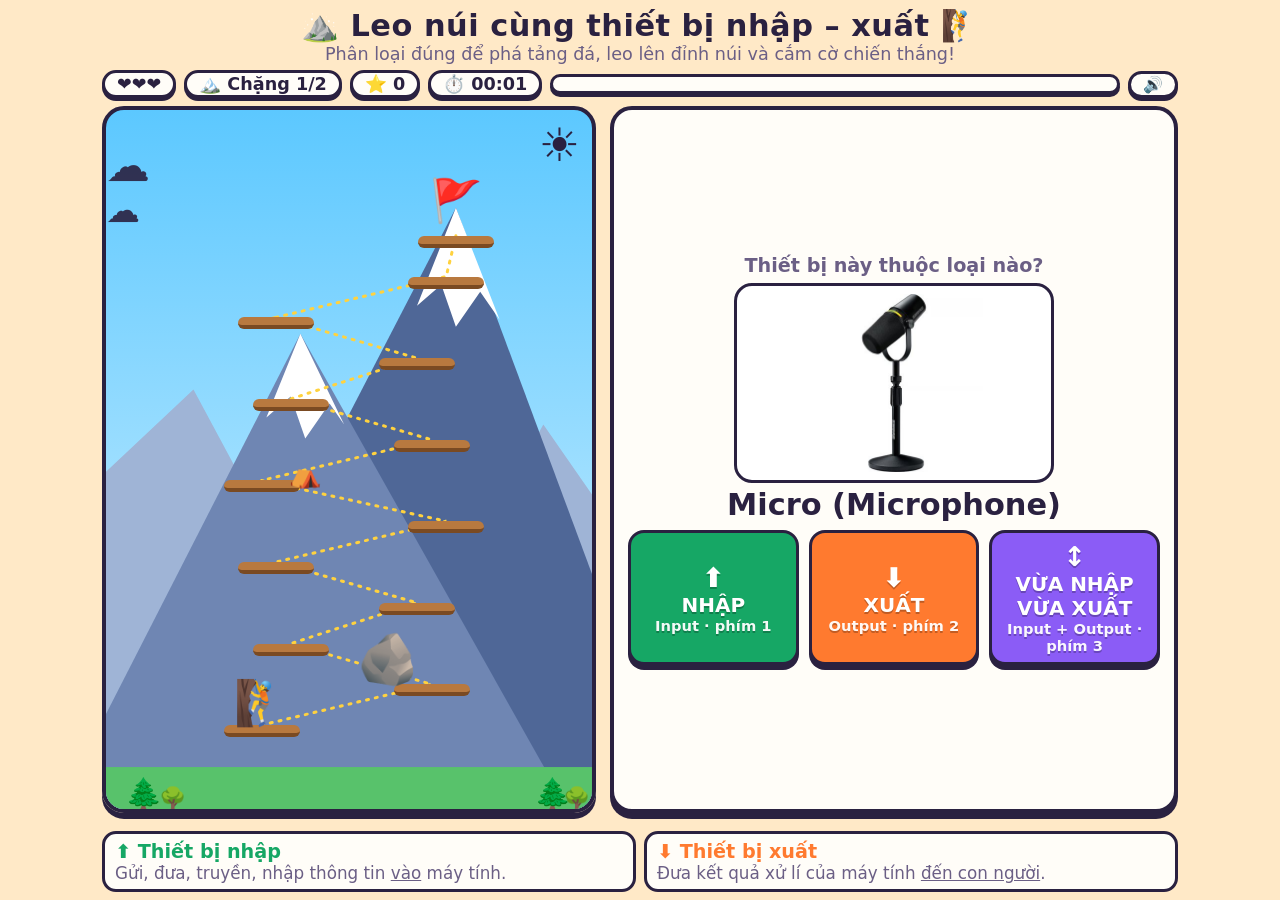
==== climbing.html @ 6faf10bb "Add files via upload" ====
<!DOCTYPE html>
<html lang="vi">
<head>
<meta charset="UTF-8">
<meta name="viewport" content="width=device-width, initial-scale=1, viewport-fit=cover">
<title>Leo núi cùng thiết bị nhập – xuất</title>
<style>
:root{--bg:#ffe9c7;--card:#fffdf8;--tx:#2a2140;--mu:#6b5f85;--bd:#2a2140;--in:#16a765;--out:#ff7a2f;--both:#8b5cf6;--s1:#5cc8ff;--s2:#d9f3ff;--m1:#9fb4d6;--m2:#6f86b3;--m3:#4f6797;--snow:#fff;--gr:#58c26b;
box-sizing:border-box;padding-top:env(safe-area-inset-top,0px);padding-bottom:env(safe-area-inset-bottom,0px)}
@media (prefers-color-scheme:dark){:root:not([data-theme="light"]){--bg:#1a1530;--card:#262042;--tx:#f4efff;--mu:#b8aedb;--bd:#0b0818;--s1:#1b2a66;--s2:#5a4a9c;--m1:#5d6a9c;--m2:#43508a;--m3:#2f3a6e;--snow:#e6ecff;--gr:#2f8f4e;color-scheme:dark}}
:root[data-theme="dark"]{--bg:#1a1530;--card:#262042;--tx:#f4efff;--mu:#b8aedb;--bd:#0b0818;--s1:#1b2a66;--s2:#5a4a9c;--m1:#5d6a9c;--m2:#43508a;--m3:#2f3a6e;--snow:#e6ecff;--gr:#2f8f4e;color-scheme:dark}
*{box-sizing:border-box}
html,body{margin:0}
body{background:var(--bg);color:var(--tx);font-family:"Baloo 2","Comic Sans MS","Trebuchet MS",system-ui,sans-serif;min-height:100vh;overflow-x:hidden}
.wrap{max-width:1100px;margin:0 auto;padding:8px 12px;display:flex;flex-direction:column;height:max(560px,calc(100vh - env(safe-area-inset-top,0px) - env(safe-area-inset-bottom,0px)))}
@supports(height:100dvh){.wrap{height:max(560px,calc(100dvh - env(safe-area-inset-top,0px) - env(safe-area-inset-bottom,0px)))}}
.main{display:grid;grid-template-columns:minmax(0,1fr) minmax(0,1.15fr);gap:14px;align-items:stretch;grid-template-rows:minmax(0,1fr);flex:1 1 0;min-height:0;margin-bottom:8px}
.main .scene{height:100%}
.main .card{margin-top:0;height:100%;min-height:0;overflow:hidden;display:flex;flex-direction:column;justify-content:center}
@media(max-width:820px){.main{grid-template-columns:1fr;grid-template-rows:none;gap:0;margin-bottom:0}.main .scene{height:340px}.main .card{margin-top:14px;height:auto;overflow:visible}}
h1{font-size:1.9rem;margin:0;text-align:center;letter-spacing:.5px}
h1 span{display:inline-block;animation:bob 2s ease-in-out infinite}
.sub{text-align:center;color:var(--mu);margin:0 0 6px;font-size:1.1rem}
.hud{display:flex;gap:8px;flex-wrap:wrap;justify-content:space-between;align-items:center;margin-bottom:8px}
.pill{background:var(--card);border:3px solid var(--bd);border-radius:99px;padding:1px 12px;font-weight:800;font-size:1.1rem;box-shadow:0 3px 0 var(--bd)}
.meter{flex:1;min-width:120px;height:20px;border:3px solid var(--bd);border-radius:99px;background:var(--card);overflow:hidden;box-shadow:0 3px 0 var(--bd)}
.meter i{display:block;height:100%;width:0;background:linear-gradient(90deg,#ffd23f,#ff7a2f);transition:width .7s}
.snd{cursor:pointer;font:inherit}
.scene{position:relative;height:400px;border-radius:22px;overflow:hidden;border:4px solid var(--bd);box-shadow:0 6px 0 var(--bd);background:linear-gradient(var(--s1),var(--s2))}
.scene.shake{animation:shake .5s}
.scene svg{position:absolute;inset:0;width:100%;height:100%}
.cloud{position:absolute;font-size:44px;opacity:.9;animation:drift linear infinite}
.sun{position:absolute;right:12px;top:8px;font-size:46px;animation:spin 20s linear infinite}
.sp{position:absolute;line-height:1;transform:translate(-50%,-100%);transition:left .8s cubic-bezier(.3,1.4,.5,1),top .8s cubic-bezier(.3,1.4,.5,1),transform .5s,opacity .5s;z-index:3}
.ledge{position:absolute;width:76px;height:12px;border-radius:8px;background:#b8793f;border-bottom:4px solid #7a4a22;transform:translate(-50%,0);z-index:1}
.tree{position:absolute;font-size:30px;bottom:-2px;z-index:2}
#climber{font-size:44px}
#climber.up{animation:hop .8s}
#boulder{font-size:50px;animation:bob 1.5s ease-in-out infinite}
#boulder.gone{transform:translate(-50%,-100%) scale(.1) rotate(300deg);opacity:0}
#flag{font-size:42px;animation:wave 1s ease-in-out infinite alternate}
.pt{position:absolute;z-index:5;font-size:22px;pointer-events:none;animation:burst .9s ease-out forwards}
.cf{position:fixed;top:-30px;z-index:50;font-size:24px;pointer-events:none;animation:fall 3s linear forwards}
.combo{position:absolute;left:10px;top:10px;z-index:6;background:#ff7a2f;color:#fff;font-weight:900;border:3px solid var(--bd);border-radius:14px;padding:2px 12px;font-size:1.3rem;display:none;animation:pop .4s}
.card{background:var(--card);border:4px solid var(--bd);border-radius:22px;padding:10px 14px;margin-top:14px;text-align:center;box-shadow:0 6px 0 var(--bd)}
.hint{color:var(--mu);font-weight:700;margin-bottom:2px;font-size:1.2rem}
.dev{font-size:76px;line-height:1.1;animation:pop .5s,bob 2.2s .5s ease-in-out infinite}
.devname{font-size:1.9rem;font-weight:900;margin:0 0 8px}
.btns{display:grid;grid-template-columns:repeat(3,1fr);gap:10px}
.card.done .btns,.card.done .grid{display:none}
button.a{font:inherit;cursor:pointer;color:#fff;font-weight:900;font-size:1.25rem;border:3px solid var(--bd);border-radius:16px;padding:8px 4px;box-shadow:0 5px 0 var(--bd);transition:transform .1s,box-shadow .1s;text-shadow:0 2px 0 rgba(0,0,0,.25)}
button.a:active:not(:disabled){transform:translateY(4px);box-shadow:0 1px 0 var(--bd)}
button.a small{display:block;font-weight:700;font-size:.92rem;opacity:.95}
button.a b{display:block;font-size:1.7rem}
button:disabled{opacity:.5;cursor:default}
.b-in{background:var(--in)}.b-out{background:var(--out)}.b-both{background:var(--both)}
.fb{margin-top:8px;padding:8px 12px;font-size:1.1rem;border-radius:14px;text-align:left;border:3px solid var(--bd);display:none;animation:pop .3s}
.fb.ok{display:block;background:#c9f7d9;color:#0d3b22}
.fb.no{display:block;background:#ffd6d6;color:#4a1010}
.next{display:none;width:100%;margin-top:8px;background:#2f7bff}
.guide{display:grid;grid-template-columns:repeat(2,1fr);gap:8px;margin-top:10px;font-size:1.05rem;color:var(--mu)}
.guide div{background:var(--card);border:3px solid var(--bd);border-radius:14px;padding:6px 10px}
.guide b{display:block;font-size:1.2rem}
.end .dev{font-size:90px}
.scene.s2{background:linear-gradient(#ff8a5c,#ffe3a6)}
.grid{display:grid;grid-template-columns:repeat(3,1fr);gap:8px;margin:6px 0 8px;flex:1 1 0;min-height:0;grid-template-rows:repeat(2,minmax(0,1fr))}
.opt{font:inherit;cursor:pointer;background:var(--card);color:var(--tx);border:3px solid var(--bd);border-radius:14px;padding:6px 6px;font-weight:800;font-size:1.1rem;display:flex;flex-direction:column;min-height:0;box-shadow:0 4px 0 var(--bd);transition:transform .1s}
.tile{display:flex;align-items:center;justify-content:center;background:#fff;border:3px solid var(--bd);border-radius:18px;overflow:hidden;min-width:0}
.tile img{max-width:100%;max-height:100%;object-fit:contain;display:block}
.big{width:min(100%,320px);flex:1 1 0;min-height:56px;max-height:200px;margin:4px auto;padding:8px;font-size:clamp(44px,11vh,100px);line-height:1;animation:pop .5s}
.sm{flex:1 1 0;min-height:28px;margin-bottom:4px;padding:4px;font-size:2.2rem;line-height:1;border-width:2px;border-radius:10px}
.opt:hover:not(:disabled){transform:translateY(-2px)}
.opt:disabled{opacity:1;cursor:default}
.opt.sel{background:#e4d9ff;color:#2a2140;border-color:var(--both);box-shadow:0 4px 0 var(--both);transform:translateY(-2px)}
.opt.good{background:#c9f7d9;color:#0d3b22}.opt.bad{background:#ffd6d6;color:#4a1010}.opt.miss{background:#fff3c4;color:#4a3a00;border-style:dashed}
@media(max-width:820px){.wrap{height:auto;display:block}.big{flex:none;height:150px;font-size:90px}.sm{flex:none;height:64px}.grid{flex:none;grid-template-rows:none}}
@media(max-width:480px){.sm{height:54px}.big{height:140px;font-size:80px}}
@keyframes bob{50%{transform:translateY(-6px)}}
#boulder{animation-name:wob}
@keyframes wob{50%{margin-top:-5px}}
@keyframes hop{50%{margin-top:-26px}}
@keyframes wave{to{transform:translate(-50%,-100%) rotate(8deg)}}
@keyframes drift{from{left:-80px}to{left:110%}}
@keyframes spin{to{transform:rotate(360deg)}}
@keyframes shake{20%{transform:translate(-8px,4px)}40%{transform:translate(8px,-4px)}60%{transform:translate(-6px,2px)}80%{transform:translate(6px,0)}}
@keyframes pop{0%{transform:scale(.3);opacity:0}70%{transform:scale(1.15)}100%{transform:scale(1);opacity:1}}
@keyframes burst{to{transform:translate(var(--dx),var(--dy)) scale(1.6);opacity:0}}
@keyframes fall{to{transform:translateY(110vh) rotate(720deg)}}
@media(max-width:480px){.scene,.main .scene{height:300px}.dev{font-size:60px}h1{font-size:1.6rem}}
@media(prefers-reduced-motion:reduce){*{animation-duration:.01s!important}}
</style>
</head>
<body>
<div class="wrap">
  <h1><span>⛰️</span> Leo núi cùng thiết bị nhập – xuất <span>🧗</span></h1>
  <p class="sub">Phân loại đúng để phá tảng đá, leo lên đỉnh núi và cắm cờ chiến thắng!</p>
  <div class="hud">
    <span class="pill" id="lives"></span>
    <span class="pill" id="stg">🏔️ Chặng 1/2</span><span class="pill" id="score">⭐ 0</span><span class="pill" id="tm">⏱️ 00:00</span>
    <div class="meter" title="Độ cao"><i id="mt"></i></div>
    <span class="pill snd" id="snd" onclick="toggleSnd()">🔊</span>
  </div>
  <div class="main">
  <div class="scene" id="scene">
    <div class="sun">☀️</div>
    <div class="cloud" style="top:30px;animation-duration:38s">☁️</div>
    <div class="cloud" style="top:80px;animation-duration:55s;animation-delay:-20s;font-size:34px">☁️</div>
    <svg viewBox="0 0 100 100" preserveAspectRatio="none" aria-hidden="true">
      <polygon points="-5,100 -5,55 18,40 35,62 50,48 70,70 90,45 105,60 105,100" fill="var(--m1)"/>
      <polygon points="8,100 72,14 118,100" fill="var(--m3)"/>
      <polygon points="-10,100 40,32 95,100" fill="var(--m2)"/>
      <polygon points="40,32 33,44 38,41 41,47 46,42 49,45" fill="var(--snow)"/>
      <polygon points="72,14 64,28 69,25 72,31 77,26 81,30" fill="var(--snow)"/>
      <polyline id="path" fill="none" stroke="#ffd23f" stroke-width="3" stroke-dasharray="2 7" vector-effect="non-scaling-stroke" stroke-linecap="round"/>
      <rect x="0" y="94" width="100" height="6" fill="var(--gr)"/>
    </svg>
    <div id="ledges"></div>
    <span class="tree" style="left:4%">🌲</span><span class="tree" style="left:11%;font-size:22px">🌳</span><span class="tree" style="left:88%">🌲</span><span class="tree" style="left:94%;font-size:22px">🌳</span>
    <div class="combo" id="combo"></div>
    <div class="sp" id="flag">🚩</div>
    <div class="sp" id="boulder">🪨</div>
    <div class="sp" id="climber">🧗</div>
  </div>
  <div class="card" id="card"></div>
  </div>
  <div class="guide">
    <div><b style="color:var(--in)">⬆️ Thiết bị nhập</b>Gửi, đưa, truyền, nhập thông tin <u>vào</u> máy tính.</div>
    <div><b style="color:var(--out)">⬇️ Thiết bị xuất</b>Đưa kết quả xử lí của máy tính <u>đến con người</u>.</div>
  </div>
</div>
<script>
let STEPS=8,stage=1;const LIVES=3;
const T={in:"Thiết bị nhập",out:"Thiết bị xuất",both:"Vừa nhập vừa xuất"};
const IMG={"Micro":"[data-uri]","Loa":"[data-uri]","Màn hình": "[data-uri]", "Chuột": "[data-uri]", "Bàn phím": "[data-uri]", "Máy in": "[data-uri]", "Máy quét (Scanner)": "[data-uri]", "Webcam": "[data-uri]", "Tai nghe (Headphone)": "[data-uri]", "Headset": "[data-uri]", "Màn hình cảm ứng": "[data-uri]", "Máy chiếu": "[data-uri]"};
const vis=(d,k)=>{const s=IMG[d[1]];return `<span class="tile ${k}">${s?`<img src="${s}" alt="${d[1]}">`:d[0]}</span>`};
const EN={"Bàn phím":"Keyboard","Chuột":"Mouse","Micro":"Microphone","Màn hình":"Monitor","Máy in":"Printer","Loa":"Speaker","Máy chiếu":"Projector","Màn hình cảm ứng":"Touchscreen"};
const nm=d=>EN[d[1]]?d[1]+" ("+EN[d[1]]+")":d[1];
const D=[
 ["⌨️","Bàn phím","in","Bàn phím giúp em nhập chữ, số vào máy tính."],
 ["🖱️","Chuột","in","Chuột giúp em chỉ, bấm, chọn – gửi lệnh vào máy tính."],
 ["🎤","Micro","in","Micro thu giọng nói của em đưa vào máy tính."],
 ["📷","Webcam","in","Webcam thu hình ảnh, truyền vào máy tính."],
 ["🧾","Máy quét (Scanner)","in","Máy quét đưa hình ảnh, tài liệu giấy vào máy tính."],
 ["🖥️","Màn hình","out","Màn hình hiển thị kết quả xử lí đến với em."],
 ["🖨️","Máy in","out","Máy in đưa kết quả ra giấy cho em."],
 ["🔊","Loa","out","Loa phát âm thanh từ máy tính đến tai em."],
 ["🎧","Tai nghe (Headphone)","out","Headphone chỉ phát âm thanh ra, không thu tiếng nói."],
 ["📽️","Máy chiếu","out","Máy chiếu phóng kết quả lên màn chiếu cho mọi người xem."],
 ["🎧🎤","Headset","both","Headset = Headphone (xuất) + Micro (nhập) nên vừa nhập vừa xuất."],
 ["📱","Màn hình cảm ứng","both","Vừa hiển thị (xuất) vừa nhận thao tác chạm của em (nhập)."]
];
const $=id=>document.getElementById(id);
let queue,pos,lives,cur,locked,score,streak,snd=true,ac;
let t0=0,tAcc=0,tId=0;
const fmt=ms=>{const s=Math.floor(ms/1000);return String(s/60|0).padStart(2,"0")+":"+String(s%60).padStart(2,"0")};
function tShow(){$("tm").textContent="⏱️ "+fmt(tAcc+(tId?Date.now()-t0:0))}
function tStart(){clearInterval(tId);t0=Date.now();tId=setInterval(tShow,250);tShow()}
function tStop(){if(!tId)return;clearInterval(tId);tAcc+=Date.now()-t0;tId=0;tShow()}
const shuffle=a=>{a=a.slice();for(let i=a.length-1;i>0;i--){const j=Math.random()*(i+1)|0;[a[i],a[j]]=[a[j],a[i]]}return a};
const N=12;const P=i=>({x:i===N?72:(i%2?64:32)+(i%3)*3,y:88-i*(70/N)});
function place(el,i,dx=0,dy=0){const p=P(i);el.style.left=(p.x+dx)+"%";el.style.top=(p.y+dy)+"%"}
function build(){
  let s="",l="";
  for(let i=0;i<=N;i++){const p=P(i);s+=p.x+","+p.y+" ";if(i===N/2)l+=`<div class="sp" style="left:${p.x+9}%;top:${p.y+1}%;font-size:26px;transition:none">⛺</div>`;l+=`<div class="ledge" style="left:${p.x}%;top:${p.y}%"></div>`}
  $("path").setAttribute("points",s);$("ledges").innerHTML=l;
}
function tone(f,d,t="square",v=.08,at=0){if(!snd)return;try{ac=ac||new (window.AudioContext||window.webkitAudioContext)();const o=ac.createOscillator(),g=ac.createGain();o.type=t;o.frequency.value=f;g.gain.value=v;o.connect(g);g.connect(ac.destination);const n=ac.currentTime+at;o.start(n);g.gain.exponentialRampToValueAtTime(.001,n+d);o.stop(n+d)}catch(e){}}
const sfx={ok:()=>[523,659,784].forEach((f,i)=>tone(f,.15,"triangle",.1,i*.09)),no:()=>[300,220,150].forEach((f,i)=>tone(f,.2,"sawtooth",.08,i*.1)),win:()=>[523,659,784,1047,784,1047].forEach((f,i)=>tone(f,.2,"triangle",.1,i*.12))};
function toggleSnd(){snd=!snd;$("snd").textContent=snd?"🔊":"🔇"}
function hud(){$("stg").textContent="🏔️ Chặng "+stage+"/2";$("lives").textContent="❤️".repeat(lives)+"🖤".repeat(LIVES-lives);$("score").textContent="⭐ "+score;$("mt").style.width=(pos/N*100)+"%"}
function pull(){if(!queue.length)queue=shuffle(D);return queue.shift()}
function burst(e,list){const sc=$("scene"),b=e.getBoundingClientRect(),r=sc.getBoundingClientRect();
  for(let i=0;i<10;i++){const s=document.createElement("span");s.className="pt";s.textContent=list[i%list.length];
    s.style.left=(b.left-r.left+b.width/2)+"px";s.style.top=(b.top-r.top+b.height/2)+"px";
    s.style.setProperty("--dx",(Math.random()*160-80)+"px");s.style.setProperty("--dy",(Math.random()*-120-10)+"px");sc.appendChild(s);setTimeout(()=>s.remove(),900)}}
function confetti(){for(let i=0;i<45;i++){const s=document.createElement("span");s.className="cf";s.textContent=["🎉","⭐","🎊","✨","🏆"][i%5];s.style.left=Math.random()*100+"vw";s.style.animationDelay=Math.random()*1.2+"s";document.body.appendChild(s);setTimeout(()=>s.remove(),4500)}}
function start(){stage=1;STEPS=N/2;tAcc=0;tStart();$("scene").classList.remove("s2");queue=shuffle(D);pos=0;lives=LIVES;score=0;streak=0;$("combo").style.display="none";build();place($("flag"),N,0,-2);place($("climber"),0);$("climber").textContent="🧗";hud();ask()}
function ask(){
  cur=pull();locked=false;$("card").classList.remove("done");
  const b=$("boulder");b.className="sp";place(b,pos+1,-9,0);$("climber").textContent="🧗";
  $("card").innerHTML=`<div class="hint q">Thiết bị này thuộc loại nào?</div>
  ${vis(cur,"big")}<div class="devname">${nm(cur)}</div>
  <div class="btns">
   <button class="a b-in" onclick="pick('in')"><b>⬆️</b>NHẬP<small>Input · phím 1</small></button>
   <button class="a b-out" onclick="pick('out')"><b>⬇️</b>XUẤT<small>Output · phím 2</small></button>
   <button class="a b-both" onclick="pick('both')"><b>↕️</b>VỪA NHẬP VỪA XUẤT<small>Input + Output · phím 3</small></button>
  </div><div class="fb" id="fb"></div><button class="a next" id="next" onclick="nxt()">Tiếp tục ▶</button>`;
}
function pick(a){
  if(locked)return;locked=true;
  document.querySelectorAll(".btns button").forEach(b=>b.disabled=true);
  const ok=a===cur[2],fb=$("fb"),b=$("boulder"),c=$("climber");
  if(ok){
    sfx.ok();burst(b,["💥","✨","⭐"]);b.classList.add("gone");pos++;streak++;
    const bonus=streak>=2?streak*2:0;score+=10+bonus;
    place(c,pos);c.classList.remove("up");void c.offsetWidth;c.classList.add("up");
    if(streak>=2){const cb=$("combo");cb.style.display="block";cb.textContent="🔥 Combo x"+streak+"!";cb.style.animation="none";void cb.offsetWidth;cb.style.animation=""}
    fb.className="fb ok";fb.innerHTML=`✅ <b>Giỏi quá!</b> ${nm(cur)} là <b>${T[cur[2]]}</b>. ${cur[3]}`;
  }else{
    sfx.no();lives--;streak=0;$("combo").style.display="none";c.textContent="😵";
    const sc=$("scene");sc.classList.remove("shake");void sc.offsetWidth;sc.classList.add("shake");burst(c,["💢","🪨","💫"]);
    if(pos>0){pos--;place(c,pos)}queue.push(cur);
    fb.className="fb no";fb.innerHTML=`❌ <b>Ôi, trượt chân rồi!</b> ${nm(cur)} là <b>${T[cur[2]]}</b>. ${cur[3]}`;
  }
  hud();$("card").classList.add("done");
  const n=$("next");n.style.display="block";
  n.textContent=pos>=STEPS?"🏁 Lên đỉnh rồi!":lives<=0?"Xem kết quả":"Tiếp tục ▶";
  n.focus();
}
function nxt(){if(pos>=STEPS)return stage===1?bridge():finish(true);if(lives<=0)return finish(false);stage===1?ask():ask2()}
function bridge(){tStop();sfx.win();confetti();$("card").innerHTML=`<div class="end"><div class="dev">🎉</div><div class="devname">Hoàn thành Chặng 1!</div><p class="hint">Em đã leo nửa núi (⏱️ ${fmt(tAcc)}) và tới trại nghỉ ⛺! Chặng 2: leo nửa còn lại bằng cách chọn <b>nhiều đáp án</b> cùng lúc!</p><button class="a b-out" style="padding:10px 30px" onclick="start2()">⛰️ Sang Chặng 2</button></div>`}
let sel,its,corr,q2,cur2;
function start2(){stage=2;STEPS=N;pos=N/2;lives=LIVES;streak=0;tStart();q2=shuffle(["in","out","both","in","out","both"]);$("combo").style.display="none";place($("climber"),pos);hud();ask2()}
function ask2(){
  locked=false;$("card").classList.remove("done");sel=new Set();cur2=q2.shift();const t=cur2;
  const inn=D.filter(d=>d[2]==="in"),out=D.filter(d=>d[2]==="out"),bo=D.filter(d=>d[2]==="both");
  let ok,bad;
  if(t==="both"){ok=bo;bad=[D.find(d=>d[1]==="Micro"),D.find(d=>d[1].startsWith("Tai nghe"))].concat(shuffle(inn.concat(out).filter(d=>d[1]!=="Micro"&&!d[1].startsWith("Tai nghe"))).slice(0,2))}
  else{const k=2+(Math.random()*2|0);ok=shuffle(t==="in"?inn:out).slice(0,k);bad=shuffle(t==="in"?out:inn).slice(0,6-k)}
  its=shuffle(ok.concat(bad));corr=new Set(ok.map(d=>d[1]));
  const lbl={in:"NHẬP",out:"XUẤT",both:"VỪA NHẬP VỪA XUẤT"}[t];
  const b=$("boulder");b.className="sp";place(b,pos+1,-9,0);$("climber").textContent="🧗";
  $("card").innerHTML=`<div class="hint q">🪨 Chặng 2 · Chọn TẤT CẢ thiết bị <b style="color:var(--${t==="both"?"both":t})">${lbl}</b> (có ${ok.length} đáp án đúng)</div>
  <div class="grid">${its.map((d,i)=>`<button class="opt" onclick="tog(${i})">${vis(d,"sm")}${nm(d)}</button>`).join("")}</div>
  <button class="a b-both" id="chk" style="padding:10px 30px" onclick="check2()">✔ Kiểm tra</button>
  <div class="fb" id="fb"></div><button class="a next" id="next" onclick="nxt()">Tiếp tục ▶</button>`;
}
function tog(i){if(locked)return;const n=its[i][1];sel.has(n)?sel.delete(n):sel.add(n);document.querySelectorAll(".opt")[i].classList.toggle("sel",sel.has(n));tone(660,.06,"triangle",.06)}
function check2(){
  if(locked||!sel.size)return;locked=true;
  document.querySelectorAll(".opt").forEach((o,i)=>{const n=its[i][1],c=corr.has(n),s=sel.has(n);o.disabled=true;o.classList.remove("sel");o.classList.add(c&&s?"good":s?"bad":c?"miss":"x")});
  $("chk").style.display="none";
  const ok=sel.size===corr.size&&[...sel].every(n=>corr.has(n));
  const fb=$("fb"),b=$("boulder"),c=$("climber"),list=its.filter(d=>corr.has(d[1])).map(nm).join(", ");
  if(ok){
    sfx.ok();burst(b,["💥","✨","⭐"]);b.classList.add("gone");pos++;streak++;score+=20+(streak>=2?streak*2:0);
    place(c,pos);c.classList.remove("up");void c.offsetWidth;c.classList.add("up");
    if(streak>=2){const cb=$("combo");cb.style.display="block";cb.textContent="🔥 Combo x"+streak+"!"}
    fb.className="fb ok";fb.innerHTML=`✅ <b>Chính xác!</b> Đáp án: ${list}.`;
  }else{
    sfx.no();lives--;streak=0;$("combo").style.display="none";c.textContent="😵";
    const sc=$("scene");sc.classList.remove("shake");void sc.offsetWidth;sc.classList.add("shake");burst(c,["💢","🪨","💫"]);
    if(pos>N/2){pos--;place(c,pos)}q2.push(cur2);
    fb.className="fb no";fb.innerHTML=`❌ <b>Chưa đúng!</b> Đáp án đúng: ${list}.`;
  }
  hud();$("card").classList.add("done");const n=$("next");n.style.display="block";
  n.textContent=pos>=STEPS?"🏁 Lên đỉnh rồi!":lives<=0?"Xem kết quả":"Tiếp tục ▶";
}
function finish(win){tStop();
  if(win){sfx.win();confetti();$("climber").textContent="🥳";place($("climber"),STEPS,0,4)}
  $("card").innerHTML=`<div class="end"><div class="dev">${win?"🏆":"😢"}</div>
  <div class="devname">${win?"Chúc mừng! Em đã chinh phục đỉnh núi!":"Dừng chân ở độ cao "+pos+"/"+N}</div>
  <p class="hint">⭐ Điểm: ${score} · ⏱️ Thời gian leo: ${fmt(tAcc)}<br>${win?"Em phân biệt rất giỏi thiết bị nhập, xuất và vừa nhập vừa xuất!":"Đọc lại bảng ghi nhớ bên dưới rồi leo lại nhé, cố lên!"}</p>
  <button class="a b-both" style="padding:10px 30px" onclick="start()">🔄 Chơi lại</button></div>`;
}
document.addEventListener("keydown",e=>{if(locked||stage!==1)return;const k={1:"in",2:"out",3:"both"}[e.key];if(k)pick(k)});
start();
</script>
</body>
</html>
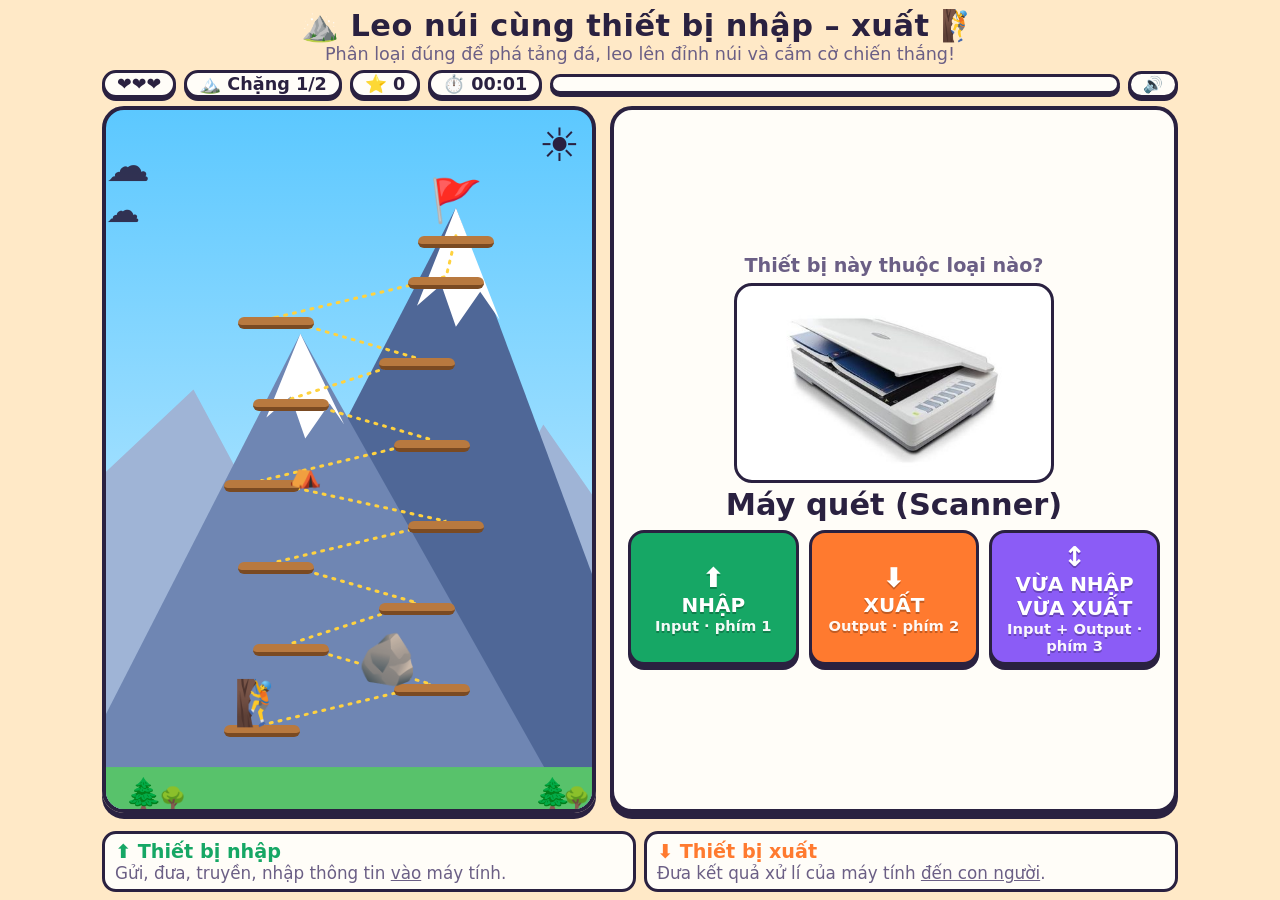
==== commit ee074156: "Add files via upload" ====
--- a/climbing.html
+++ b/climbing.html
@@ -212,7 +212,7 @@
 let sel,its,corr,q2,cur2;
 function start2(){stage=2;STEPS=N;pos=N/2;lives=LIVES;streak=0;tStart();q2=shuffle(["in","out","both","in","out","both"]);$("combo").style.display="none";place($("climber"),pos);hud();ask2()}
 function ask2(){
-  locked=false;$("card").classList.remove("done");sel=new Set();cur2=q2.shift();const t=cur2;
+  locked=false;$("card").classList.remove("done");sel=new Set();if(!q2.length)q2=shuffle(["in","out","both"]);cur2=q2.shift();const t=cur2;
   const inn=D.filter(d=>d[2]==="in"),out=D.filter(d=>d[2]==="out"),bo=D.filter(d=>d[2]==="both");
   let ok,bad;
   if(t==="both"){ok=bo;bad=[D.find(d=>d[1]==="Micro"),D.find(d=>d[1].startsWith("Tai nghe"))].concat(shuffle(inn.concat(out).filter(d=>d[1]!=="Micro"&&!d[1].startsWith("Tai nghe"))).slice(0,2))}
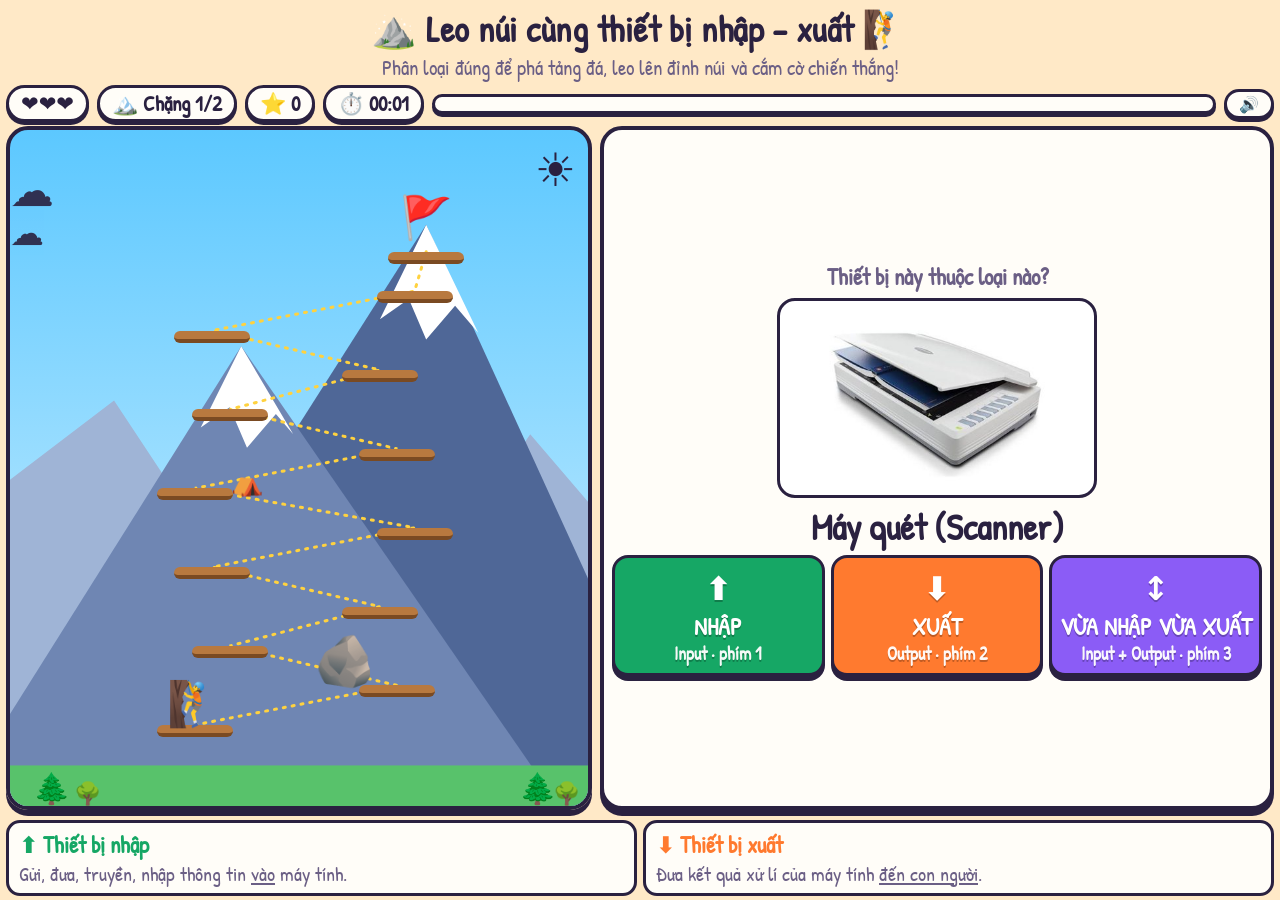
==== commit 89604df7: "Add files via upload" ====
--- a/climbing.html
+++ b/climbing.html
@@ -3,6 +3,9 @@
 <head>
 <meta charset="UTF-8">
 <meta name="viewport" content="width=device-width, initial-scale=1, viewport-fit=cover">
+<link rel="preconnect" href="https://fonts.googleapis.com">
+<link rel="preconnect" href="https://fonts.gstatic.com" crossorigin>
+<link href="https://fonts.googleapis.com/css2?family=Patrick+Hand&display=swap&subset=vietnamese" rel="stylesheet">
 <title>Leo núi cùng thiết bị nhập – xuất</title>
 <style>
 :root{--bg:#ffe9c7;--card:#fffdf8;--tx:#2a2140;--mu:#6b5f85;--bd:#2a2140;--in:#16a765;--out:#ff7a2f;--both:#8b5cf6;--s1:#5cc8ff;--s2:#d9f3ff;--m1:#9fb4d6;--m2:#6f86b3;--m3:#4f6797;--snow:#fff;--gr:#58c26b;
@@ -11,18 +14,18 @@
 :root[data-theme="dark"]{--bg:#1a1530;--card:#262042;--tx:#f4efff;--mu:#b8aedb;--bd:#0b0818;--s1:#1b2a66;--s2:#5a4a9c;--m1:#5d6a9c;--m2:#43508a;--m3:#2f3a6e;--snow:#e6ecff;--gr:#2f8f4e;color-scheme:dark}
 *{box-sizing:border-box}
 html,body{margin:0}
-body{background:var(--bg);color:var(--tx);font-family:"Baloo 2","Comic Sans MS","Trebuchet MS",system-ui,sans-serif;min-height:100vh;overflow-x:hidden}
-.wrap{max-width:1100px;margin:0 auto;padding:8px 12px;display:flex;flex-direction:column;height:max(560px,calc(100vh - env(safe-area-inset-top,0px) - env(safe-area-inset-bottom,0px)))}
+body{background:var(--bg);color:var(--tx);font-family:"Patrick Hand","Comic Sans MS","Trebuchet MS",system-ui,sans-serif;min-height:100vh;overflow-x:hidden}
+.wrap{max-width:none;margin:0 auto;padding:4px 6px;display:flex;flex-direction:column;height:max(560px,calc(100vh - env(safe-area-inset-top,0px) - env(safe-area-inset-bottom,0px)))}
 @supports(height:100dvh){.wrap{height:max(560px,calc(100dvh - env(safe-area-inset-top,0px) - env(safe-area-inset-bottom,0px)))}}
-.main{display:grid;grid-template-columns:minmax(0,1fr) minmax(0,1.15fr);gap:14px;align-items:stretch;grid-template-rows:minmax(0,1fr);flex:1 1 0;min-height:0;margin-bottom:8px}
+.main{display:grid;grid-template-columns:minmax(0,1fr) minmax(0,1.15fr);gap:8px;align-items:stretch;grid-template-rows:minmax(0,1fr);flex:1 1 0;min-height:0;margin-bottom:4px}
 .main .scene{height:100%}
 .main .card{margin-top:0;height:100%;min-height:0;overflow:hidden;display:flex;flex-direction:column;justify-content:center}
-@media(max-width:820px){.main{grid-template-columns:1fr;grid-template-rows:none;gap:0;margin-bottom:0}.main .scene{height:340px}.main .card{margin-top:14px;height:auto;overflow:visible}}
-h1{font-size:1.9rem;margin:0;text-align:center;letter-spacing:.5px}
+@media(max-width:820px){.main{grid-template-columns:1fr;grid-template-rows:none;gap:0;margin-bottom:0}.main .scene{height:340px}.main .card{margin-top:8px;height:auto;overflow:visible}}
+h1{font-size:2.28rem;margin:0;text-align:center;letter-spacing:.5px}
 h1 span{display:inline-block;animation:bob 2s ease-in-out infinite}
-.sub{text-align:center;color:var(--mu);margin:0 0 6px;font-size:1.1rem}
-.hud{display:flex;gap:8px;flex-wrap:wrap;justify-content:space-between;align-items:center;margin-bottom:8px}
-.pill{background:var(--card);border:3px solid var(--bd);border-radius:99px;padding:1px 12px;font-weight:800;font-size:1.1rem;box-shadow:0 3px 0 var(--bd)}
+.sub{text-align:center;color:var(--mu);margin:0 0 3px;font-size:1.32rem}
+.hud{display:flex;gap:8px;flex-wrap:wrap;justify-content:space-between;align-items:center;margin-bottom:4px}
+.pill{background:var(--card);border:3px solid var(--bd);border-radius:99px;padding:1px 12px;font-weight:800;font-size:1.32rem;box-shadow:0 3px 0 var(--bd)}
 .meter{flex:1;min-width:120px;height:20px;border:3px solid var(--bd);border-radius:99px;background:var(--card);overflow:hidden;box-shadow:0 3px 0 var(--bd)}
 .meter i{display:block;height:100%;width:0;background:linear-gradient(90deg,#ffd23f,#ff7a2f);transition:width .7s}
 .snd{cursor:pointer;font:inherit}
@@ -41,30 +44,30 @@
 #flag{font-size:42px;animation:wave 1s ease-in-out infinite alternate}
 .pt{position:absolute;z-index:5;font-size:22px;pointer-events:none;animation:burst .9s ease-out forwards}
 .cf{position:fixed;top:-30px;z-index:50;font-size:24px;pointer-events:none;animation:fall 3s linear forwards}
-.combo{position:absolute;left:10px;top:10px;z-index:6;background:#ff7a2f;color:#fff;font-weight:900;border:3px solid var(--bd);border-radius:14px;padding:2px 12px;font-size:1.3rem;display:none;animation:pop .4s}
-.card{background:var(--card);border:4px solid var(--bd);border-radius:22px;padding:10px 14px;margin-top:14px;text-align:center;box-shadow:0 6px 0 var(--bd)}
-.hint{color:var(--mu);font-weight:700;margin-bottom:2px;font-size:1.2rem}
+.combo{position:absolute;left:10px;top:10px;z-index:6;background:#ff7a2f;color:#fff;font-weight:900;border:3px solid var(--bd);border-radius:14px;padding:2px 12px;font-size:1.56rem;display:none;animation:pop .4s}
+.card{background:var(--card);border:4px solid var(--bd);border-radius:22px;padding:6px 8px;margin-top:8px;text-align:center;box-shadow:0 6px 0 var(--bd)}
+.hint{color:var(--mu);font-weight:700;margin-bottom:2px;font-size:1.44rem}
 .dev{font-size:76px;line-height:1.1;animation:pop .5s,bob 2.2s .5s ease-in-out infinite}
-.devname{font-size:1.9rem;font-weight:900;margin:0 0 8px}
-.btns{display:grid;grid-template-columns:repeat(3,1fr);gap:10px}
+.devname{font-size:2.28rem;font-weight:900;margin:0 0 4px}
+.btns{display:grid;grid-template-columns:repeat(3,1fr);gap:6px}
 .card.done .btns,.card.done .grid{display:none}
-button.a{font:inherit;cursor:pointer;color:#fff;font-weight:900;font-size:1.25rem;border:3px solid var(--bd);border-radius:16px;padding:8px 4px;box-shadow:0 5px 0 var(--bd);transition:transform .1s,box-shadow .1s;text-shadow:0 2px 0 rgba(0,0,0,.25)}
+button.a{font:inherit;cursor:pointer;color:#fff;font-weight:900;font-size:1.50rem;border:3px solid var(--bd);border-radius:16px;padding:8px 4px;box-shadow:0 5px 0 var(--bd);transition:transform .1s,box-shadow .1s;text-shadow:0 2px 0 rgba(0,0,0,.25)}
 button.a:active:not(:disabled){transform:translateY(4px);box-shadow:0 1px 0 var(--bd)}
-button.a small{display:block;font-weight:700;font-size:.92rem;opacity:.95}
-button.a b{display:block;font-size:1.7rem}
+button.a small{display:block;font-weight:700;font-size:1.10rem;opacity:.95}
+button.a b{display:block;font-size:2.04rem}
 button:disabled{opacity:.5;cursor:default}
 .b-in{background:var(--in)}.b-out{background:var(--out)}.b-both{background:var(--both)}
-.fb{margin-top:8px;padding:8px 12px;font-size:1.1rem;border-radius:14px;text-align:left;border:3px solid var(--bd);display:none;animation:pop .3s}
+.fb{margin-top:4px;padding:6px 8px;font-size:1.32rem;border-radius:14px;text-align:left;border:3px solid var(--bd);display:none;animation:pop .3s}
 .fb.ok{display:block;background:#c9f7d9;color:#0d3b22}
 .fb.no{display:block;background:#ffd6d6;color:#4a1010}
-.next{display:none;width:100%;margin-top:8px;background:#2f7bff}
-.guide{display:grid;grid-template-columns:repeat(2,1fr);gap:8px;margin-top:10px;font-size:1.05rem;color:var(--mu)}
+.next{display:none;width:100%;margin-top:4px;background:#2f7bff}
+.guide{display:grid;grid-template-columns:repeat(2,1fr);gap:6px;margin-top:6px;font-size:1.26rem;color:var(--mu)}
 .guide div{background:var(--card);border:3px solid var(--bd);border-radius:14px;padding:6px 10px}
-.guide b{display:block;font-size:1.2rem}
+.guide b{display:block;font-size:1.44rem}
 .end .dev{font-size:90px}
 .scene.s2{background:linear-gradient(#ff8a5c,#ffe3a6)}
-.grid{display:grid;grid-template-columns:repeat(3,1fr);gap:8px;margin:6px 0 8px;flex:1 1 0;min-height:0;grid-template-rows:repeat(2,minmax(0,1fr))}
-.opt{font:inherit;cursor:pointer;background:var(--card);color:var(--tx);border:3px solid var(--bd);border-radius:14px;padding:6px 6px;font-weight:800;font-size:1.1rem;display:flex;flex-direction:column;min-height:0;box-shadow:0 4px 0 var(--bd);transition:transform .1s}
+.grid{display:grid;grid-template-columns:repeat(3,1fr);gap:6px;margin:3px 0 4px;flex:1 1 0;min-height:0;grid-template-rows:repeat(2,minmax(0,1fr))}
+.opt{font:inherit;cursor:pointer;background:var(--card);color:var(--tx);border:3px solid var(--bd);border-radius:14px;padding:6px 6px;font-weight:800;font-size:1.32rem;display:flex;flex-direction:column;min-height:0;box-shadow:0 4px 0 var(--bd);transition:transform .1s}
 .tile{display:flex;align-items:center;justify-content:center;background:#fff;border:3px solid var(--bd);border-radius:18px;overflow:hidden;min-width:0}
 .tile img{max-width:100%;max-height:100%;object-fit:contain;display:block}
 .big{width:min(100%,320px);flex:1 1 0;min-height:56px;max-height:200px;margin:4px auto;padding:8px;font-size:clamp(44px,11vh,100px);line-height:1;animation:pop .5s}
@@ -86,7 +89,7 @@
 @keyframes pop{0%{transform:scale(.3);opacity:0}70%{transform:scale(1.15)}100%{transform:scale(1);opacity:1}}
 @keyframes burst{to{transform:translate(var(--dx),var(--dy)) scale(1.6);opacity:0}}
 @keyframes fall{to{transform:translateY(110vh) rotate(720deg)}}
-@media(max-width:480px){.scene,.main .scene{height:300px}.dev{font-size:60px}h1{font-size:1.6rem}}
+@media(max-width:480px){.scene,.main .scene{height:300px}.dev{font-size:60px}h1{font-size:1.92rem}}
 @media(prefers-reduced-motion:reduce){*{animation-duration:.01s!important}}
 </style>
 </head>
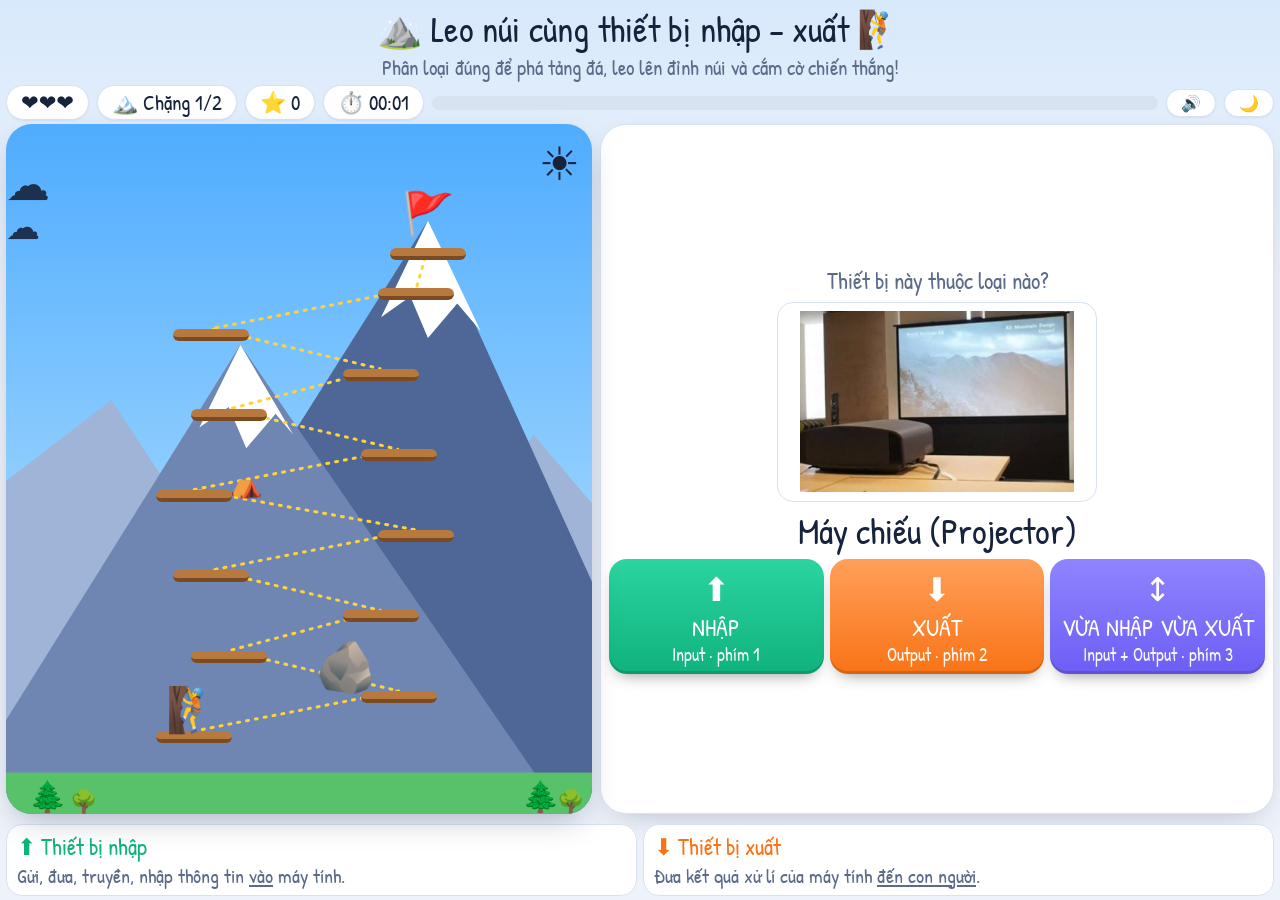
==== commit ed5127d4: "Add files via upload" ====
--- a/climbing.html
+++ b/climbing.html
@@ -8,10 +8,10 @@
 <link href="https://fonts.googleapis.com/css2?family=Patrick+Hand&display=swap&subset=vietnamese" rel="stylesheet">
 <title>Leo núi cùng thiết bị nhập – xuất</title>
 <style>
-:root{--bg:#ffe9c7;--card:#fffdf8;--tx:#2a2140;--mu:#6b5f85;--bd:#2a2140;--in:#16a765;--out:#ff7a2f;--both:#8b5cf6;--s1:#5cc8ff;--s2:#d9f3ff;--m1:#9fb4d6;--m2:#6f86b3;--m3:#4f6797;--snow:#fff;--gr:#58c26b;
+:root{--bg:#eef3fb;--card:#ffffff;--tx:#17233c;--mu:#5b6b88;--bd:#17233c;--line:#d9e2f1;--in:#10b27d;--out:#f97316;--both:#6d5ef5;--s1:#4facfe;--s2:#c9ecff;--m1:#9fb4d6;--m2:#6f86b3;--m3:#4f6797;--snow:#fff;--gr:#58c26b;
 box-sizing:border-box;padding-top:env(safe-area-inset-top,0px);padding-bottom:env(safe-area-inset-bottom,0px)}
-@media (prefers-color-scheme:dark){:root:not([data-theme="light"]){--bg:#1a1530;--card:#262042;--tx:#f4efff;--mu:#b8aedb;--bd:#0b0818;--s1:#1b2a66;--s2:#5a4a9c;--m1:#5d6a9c;--m2:#43508a;--m3:#2f3a6e;--snow:#e6ecff;--gr:#2f8f4e;color-scheme:dark}}
-:root[data-theme="dark"]{--bg:#1a1530;--card:#262042;--tx:#f4efff;--mu:#b8aedb;--bd:#0b0818;--s1:#1b2a66;--s2:#5a4a9c;--m1:#5d6a9c;--m2:#43508a;--m3:#2f3a6e;--snow:#e6ecff;--gr:#2f8f4e;color-scheme:dark}
+@media (prefers-color-scheme:dark){:root:not([data-theme="light"]){--bg:#0f1729;--card:#18223a;--tx:#eaf0ff;--mu:#9fb0d3;--bd:#0b1020;--line:#2a3757;--s1:#1b2a66;--s2:#5a4a9c;--m1:#5d6a9c;--m2:#43508a;--m3:#2f3a6e;--snow:#e6ecff;--gr:#2f8f4e;color-scheme:dark}}
+:root[data-theme="dark"]{--bg:#0f1729;--card:#18223a;--tx:#eaf0ff;--mu:#9fb0d3;--bd:#0b1020;--line:#2a3757;--s1:#1b2a66;--s2:#5a4a9c;--m1:#5d6a9c;--m2:#43508a;--m3:#2f3a6e;--snow:#e6ecff;--gr:#2f8f4e;color-scheme:dark}
 *{box-sizing:border-box}
 html,body{margin:0}
 body{background:var(--bg);color:var(--tx);font-family:"Patrick Hand","Comic Sans MS","Trebuchet MS",system-ui,sans-serif;min-height:100vh;overflow-x:hidden}
@@ -91,7 +91,38 @@
 @keyframes fall{to{transform:translateY(110vh) rotate(720deg)}}
 @media(max-width:480px){.scene,.main .scene{height:300px}.dev{font-size:60px}h1{font-size:1.92rem}}
 @media(prefers-reduced-motion:reduce){*{animation-duration:.01s!important}}
+/* ===== modern theme ===== */
+body{background:var(--bg);background:linear-gradient(180deg,color-mix(in srgb,var(--s1) 14%,var(--bg)),var(--bg) 280px) fixed}
+h1{font-weight:400;letter-spacing:.2px}
+.pill{border:1px solid var(--line);box-shadow:0 1px 2px rgba(23,35,60,.06);font-weight:400;padding:2px 14px}
+.meter{border:0;height:14px;background:var(--line);box-shadow:none}
+.meter i{background:linear-gradient(90deg,#22d3a5,#4facfe)}
+.scene{border:0;border-radius:26px;box-shadow:0 12px 32px -10px rgba(23,35,60,.35)}
+.combo{border:0;border-radius:99px;font-weight:400;background:linear-gradient(135deg,#ff9a3d,#f97316);box-shadow:0 6px 14px -4px rgba(249,115,22,.5)}
+.card{border:1px solid var(--line);border-radius:26px;box-shadow:0 12px 32px -14px rgba(23,35,60,.3)}
+.hint,.devname,button.a small,button.a b,.guide b{font-weight:400}
+button.a{border:0;border-radius:18px;font-weight:400;text-shadow:none;box-shadow:0 8px 16px -8px rgba(0,0,0,.45),inset 0 -3px 0 rgba(0,0,0,.14);transition:transform .12s,box-shadow .12s,filter .12s}
+button.a:hover:not(:disabled){filter:brightness(1.06);transform:translateY(-1px)}
+button.a:active:not(:disabled){transform:translateY(1px);box-shadow:0 2px 6px -2px rgba(0,0,0,.4),inset 0 -1px 0 rgba(0,0,0,.14)}
+.b-in{background:linear-gradient(180deg,#2bd4a0,var(--in))}
+.b-out{background:linear-gradient(180deg,#ffa05a,var(--out))}
+.b-both{background:linear-gradient(180deg,#8f84ff,var(--both))}
+.next{background:linear-gradient(180deg,#5b9bff,#2f7bff)}
+.fb{border:1px solid transparent;border-radius:16px}
+.fb.ok{background:#dcf8ea;border-color:#a7e8c8}
+.fb.no{background:#ffe3e3;border-color:#ffc2c2}
+.guide div{border:1px solid var(--line);border-radius:16px}
+.opt{border:1.5px solid var(--line);border-radius:18px;font-weight:400;box-shadow:0 2px 0 var(--line);transition:transform .12s,box-shadow .12s,border-color .12s}
+.opt:hover:not(:disabled){transform:translateY(-2px);box-shadow:0 8px 16px -8px rgba(23,35,60,.35);border-color:var(--both)}
+.opt.sel{background:color-mix(in srgb,var(--both) 14%,var(--card));color:var(--tx);border-color:var(--both);box-shadow:0 0 0 3px color-mix(in srgb,var(--both) 25%,transparent);transform:translateY(-2px)}
+.opt.good{border-color:#34c38f}
+.opt.bad{border-color:#f08a8a}
+.opt.miss{border-color:#e0b93a}
+.tile{border:1px solid var(--line);border-radius:16px}
+.sm{border-width:1.5px;border-radius:12px}
+button:focus-visible{outline:3px solid var(--both);outline-offset:2px}
 </style>
+<script>var t="light";try{t=localStorage.getItem("theme")||"light"}catch(e){}document.documentElement.setAttribute("data-theme",t)</script>
 </head>
 <body>
 <div class="wrap">
@@ -102,6 +133,7 @@
     <span class="pill" id="stg">🏔️ Chặng 1/2</span><span class="pill" id="score">⭐ 0</span><span class="pill" id="tm">⏱️ 00:00</span>
     <div class="meter" title="Độ cao"><i id="mt"></i></div>
     <span class="pill snd" id="snd" onclick="toggleSnd()">🔊</span>
+    <span class="pill snd" id="thm" onclick="toggleTheme()" role="button" tabindex="0" aria-label="Đổi giao diện sáng/tối">🌙</span>
   </div>
   <div class="main">
   <div class="scene" id="scene">
@@ -170,6 +202,10 @@
 function tone(f,d,t="square",v=.08,at=0){if(!snd)return;try{ac=ac||new (window.AudioContext||window.webkitAudioContext)();const o=ac.createOscillator(),g=ac.createGain();o.type=t;o.frequency.value=f;g.gain.value=v;o.connect(g);g.connect(ac.destination);const n=ac.currentTime+at;o.start(n);g.gain.exponentialRampToValueAtTime(.001,n+d);o.stop(n+d)}catch(e){}}
 const sfx={ok:()=>[523,659,784].forEach((f,i)=>tone(f,.15,"triangle",.1,i*.09)),no:()=>[300,220,150].forEach((f,i)=>tone(f,.2,"sawtooth",.08,i*.1)),win:()=>[523,659,784,1047,784,1047].forEach((f,i)=>tone(f,.2,"triangle",.1,i*.12))};
 function toggleSnd(){snd=!snd;$("snd").textContent=snd?"🔊":"🔇"}
+function isDark(){const t=document.documentElement.getAttribute("data-theme");return t==="dark"}
+function themeIcon(){$("thm").textContent=isDark()?"☀️":"🌙"}
+function toggleTheme(){const n=isDark()?"light":"dark";document.documentElement.setAttribute("data-theme",n);try{localStorage.setItem("theme",n)}catch(e){}themeIcon()}
+themeIcon();$("thm").addEventListener("keydown",e=>{if(e.key==="Enter"||e.key===" "){e.preventDefault();toggleTheme()}});
 function hud(){$("stg").textContent="🏔️ Chặng "+stage+"/2";$("lives").textContent="❤️".repeat(lives)+"🖤".repeat(LIVES-lives);$("score").textContent="⭐ "+score;$("mt").style.width=(pos/N*100)+"%"}
 function pull(){if(!queue.length)queue=shuffle(D);return queue.shift()}
 function burst(e,list){const sc=$("scene"),b=e.getBoundingClientRect(),r=sc.getBoundingClientRect();
